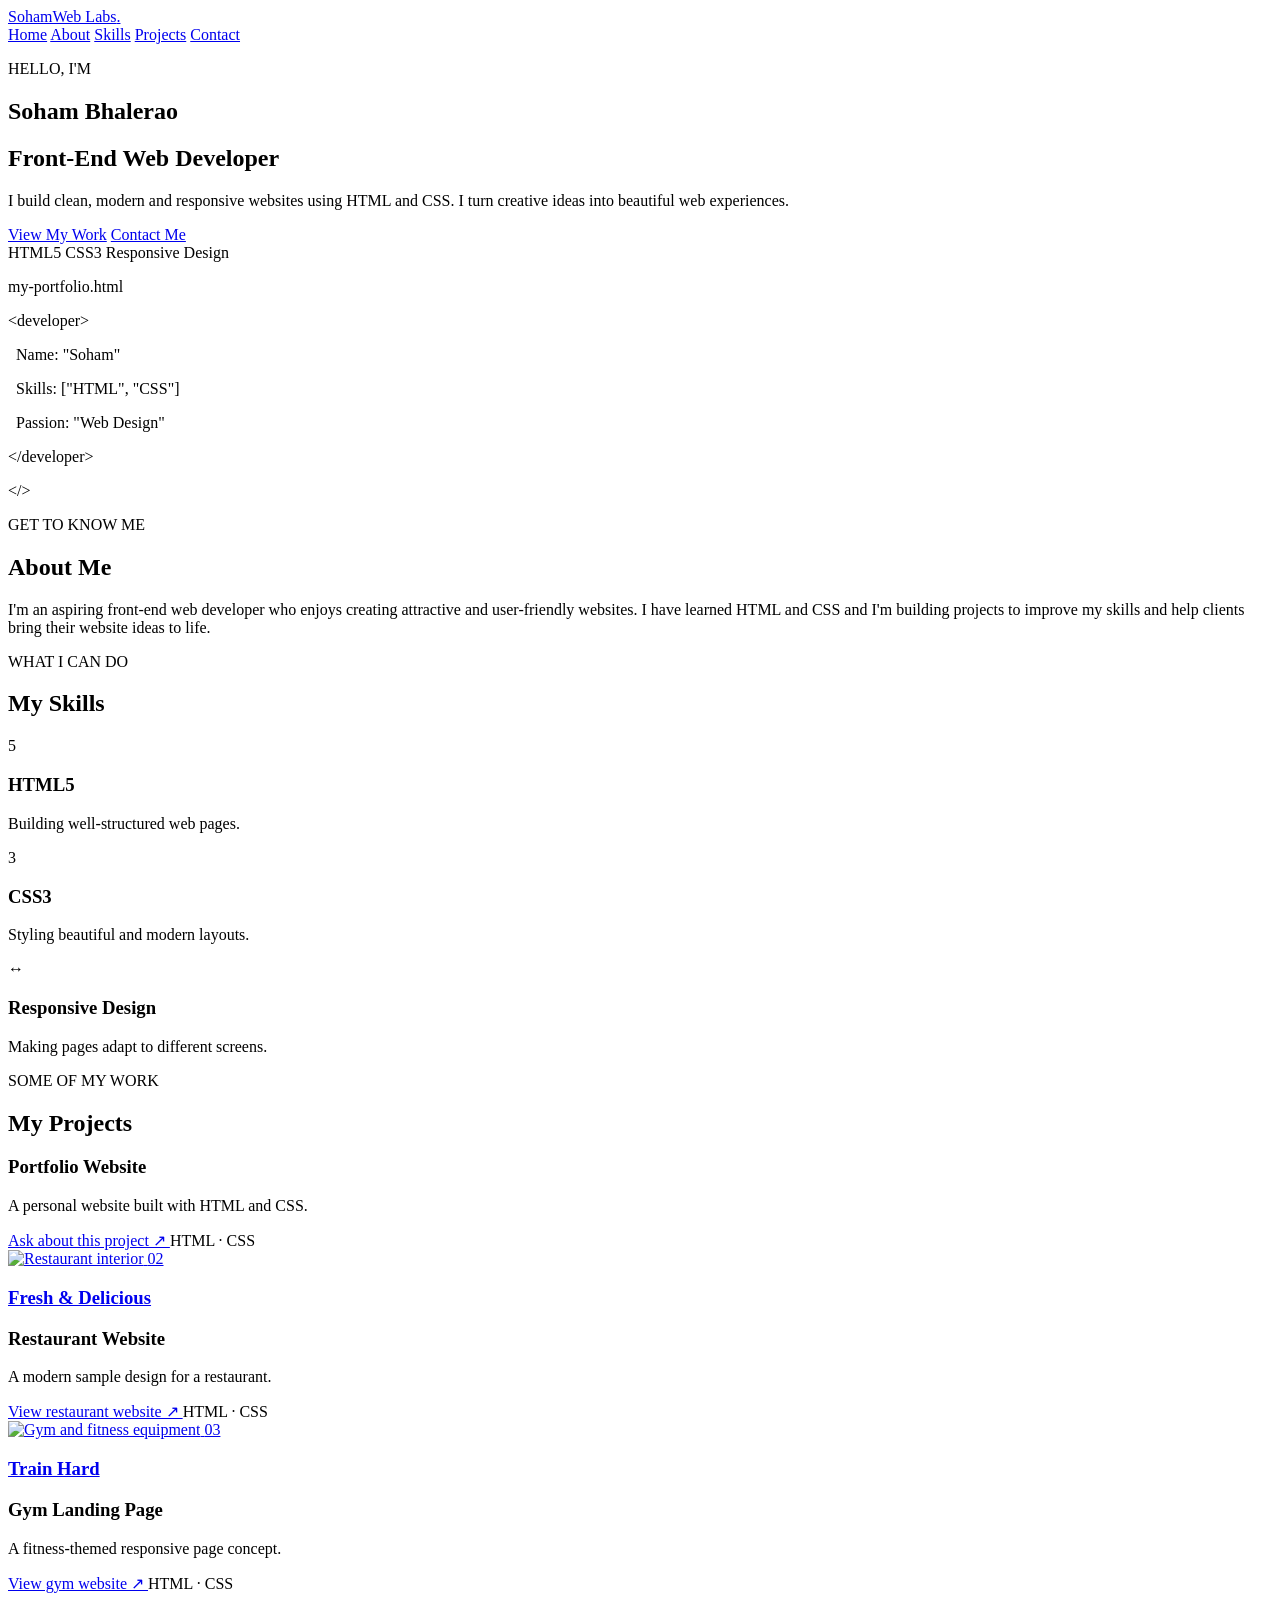
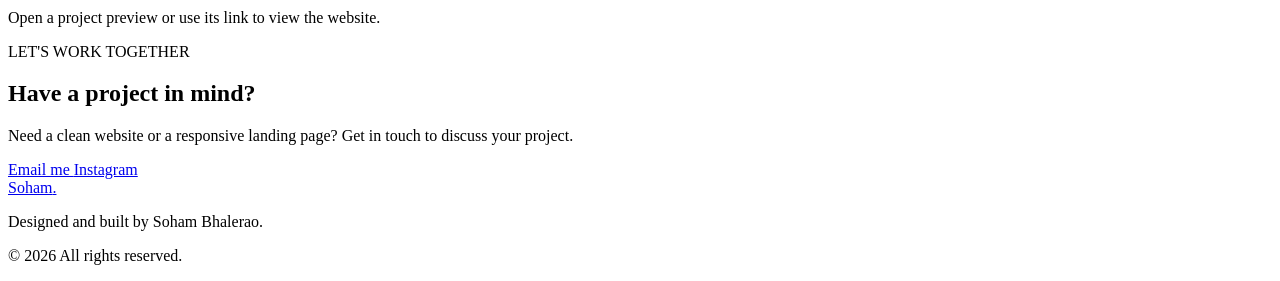
==== my portfolio/index.html @ 12b4aea4 "Create index.html" ====
<!DOCTYPE html>
<html lang="en">
<head>
  <meta charset="UTF-8">
  <meta name="viewport" content="width=device-width, initial-scale=1.0">
  <meta name="description" content="Soham Bhalerao - HTML and CSS Web Developer Portfolio">
  <title>Soham Bhalerao | Web Developer</title>
  <link rel="stylesheet" href="style.css">
</head>
<body>
  <!-- Navigation -->
  <header class="navbar">
    <a href="#home" class="logo">SohamWeb Labs<span>.</span></a>

    <nav>
      <a href="#home">Home</a>
      <a href="#about">About</a>
      <a href="#skills">Skills</a>
      <a href="#projects">Projects</a>
      <a href="#contact">Contact</a>
    </nav>
  </header>

  <main>
    <!-- Home -->
    <section class="hero" id="home">
      <div class="hero-content">
        <p class="eyebrow">HELLO, I'M</p>
        <h1>Soham <span>Bhalerao</span></h1>
        <h2>Front-End Web Developer</h2>

        <p class="intro">
          I build clean, modern and responsive websites
          using HTML and CSS. I turn creative ideas into
          beautiful web experiences.
        </p>

        <div class="hero-buttons">
          <a href="#projects" class="btn primary">View My Work</a>
          <a href="#contact" class="btn secondary">Contact Me</a>
        </div>

        <div class="tech-list">
          <span>HTML5</span>
          <span>CSS3</span>
          <span>Responsive Design</span>
        </div>
      </div>

      <div class="hero-card">
        <div class="code-top">
          <span></span>
          <span></span>
          <span></span>
          <p>my-portfolio.html</p>
        </div>

        <div class="code-content">
          <p><span class="purple">&lt;developer&gt;</span></p>
          <p>&nbsp;&nbsp;Name: <span class="green">"Soham"</span></p>
          <p>&nbsp;&nbsp;Skills: <span class="green">["HTML", "CSS"]</span></p>
          <p>&nbsp;&nbsp;Passion: <span class="green">"Web Design"</span></p>
          <p><span class="purple">&lt;/developer&gt;</span></p>
          <div class="code-symbol">&lt;/&gt;</div>
        </div>
      </div>
    </section>

    <!-- About -->
    <section class="section" id="about">
      <p class="eyebrow">GET TO KNOW ME</p>
      <h2>About <span>Me</span></h2>

      <p class="section-text">
        I'm an aspiring front-end web developer who enjoys
        creating attractive and user-friendly websites.
        I have learned HTML and CSS and I'm building projects
        to improve my skills and help clients bring their
        website ideas to life.
      </p>
    </section>

    <!-- Skills -->
    <section class="section skills-section" id="skills">
      <p class="eyebrow">WHAT I CAN DO</p>
      <h2>My <span>Skills</span></h2>

      <div class="grid">
        <article class="skill-card">
          <div class="skill-icon">5</div>
          <h3>HTML5</h3>
          <p>Building well-structured web pages.</p>
        </article>

        <article class="skill-card">
          <div class="skill-icon css-icon">3</div>
          <h3>CSS3</h3>
          <p>Styling beautiful and modern layouts.</p>
        </article>

        <article class="skill-card">
          <div class="skill-icon responsive-icon">↔</div>
          <h3>Responsive Design</h3>
          <p>Making pages adapt to different screens.</p>
        </article>
      </div>
    </section>

    <!-- Projects -->
    <section class="section" id="projects">
      <p class="eyebrow">SOME OF MY WORK</p>
      <h2>My <span>Projects</span></h2>


          <div class="project-info">
            <h3>Portfolio Website</h3>
            <p>A personal website built with HTML and CSS.</p>
            <a class="project-link" href="#contact">
              Ask about this project ↗
            </a>
            <span class="project-tag">HTML · CSS</span>
          </div>
        </article>

        <article class="project-card">
          <a href="projects/restaurant/index.html" target="_blank" rel="noopener noreferrer" class="project-preview preview-two project-preview-link">
            <img
              src="https://images.unsplash.com/photo-1517248135467-4c7edcad34c4?auto=format&fit=crop&w=800&q=80"
              alt="Restaurant interior">
            <span>02</span>
            <h3>Fresh &amp; Delicious</h3>
          </a>

          <div class="project-info">
            <h3>Restaurant Website</h3>
            <p>A modern sample design for a restaurant.</p>
            <a class="project-link" href="projects/restaurant/index.html" target="_blank" rel="noopener noreferrer">
              View restaurant website ↗
            </a>
            <span class="project-tag">HTML · CSS</span>
          </div>
        </article>

        <article class="project-card">
          <a href="projects/gym/index.html" target="_blank" rel="noopener noreferrer" class="project-preview preview-three project-preview-link">
            <img
              src="https://images.unsplash.com/photo-1534438327276-14e5300c3a48?auto=format&fit=crop&w=800&q=80"
              alt="Gym and fitness equipment">
            <span>03</span>
            <h3>Train Hard</h3>
          </a>

          <div class="project-info">
            <h3>Gym Landing Page</h3>
            <p>A fitness-themed responsive page concept.</p>
            <a class="project-link" href="projects/gym/index.html" target="_blank" rel="noopener noreferrer">
              View gym website ↗
            </a>
            <span class="project-tag">HTML · CSS</span>
          </div>
        </article>
      </div>

      <p class="project-note">
        Open a project preview or use its link to view the website.
      </p>
    </section>

    <!-- Contact -->
    <section class="section contact-section" id="contact">
      <p class="eyebrow">LET'S WORK TOGETHER</p>
      <h2>Have a project <span>in mind?</span></h2>

      <p class="section-text">
        Need a clean website or a responsive landing page?
        Get in touch to discuss your project.
      </p>

      <div class="contact-links">
        <a href="https://mail.google.com/mail/?view=cm&fs=1&to=bhaleraosoham09@gmail.com"
   target="_blank"
   rel="noopener noreferrer"
   class="btn primary">
  Email me
</a>

        <a href="https://www.instagram.com/"
           target="_blank"
           rel="noopener noreferrer"
           class="btn secondary">
          Instagram
        </a>
      </div>
    </section>
  </main>

  <!-- Footer -->
  <footer>
    <a href="#home" class="logo">Soham<span>.</span></a>
    <p>Designed and built by Soham Bhalerao.</p>
    <p>© 2026 All rights reserved.</p>
  </footer>

</body>
</html>
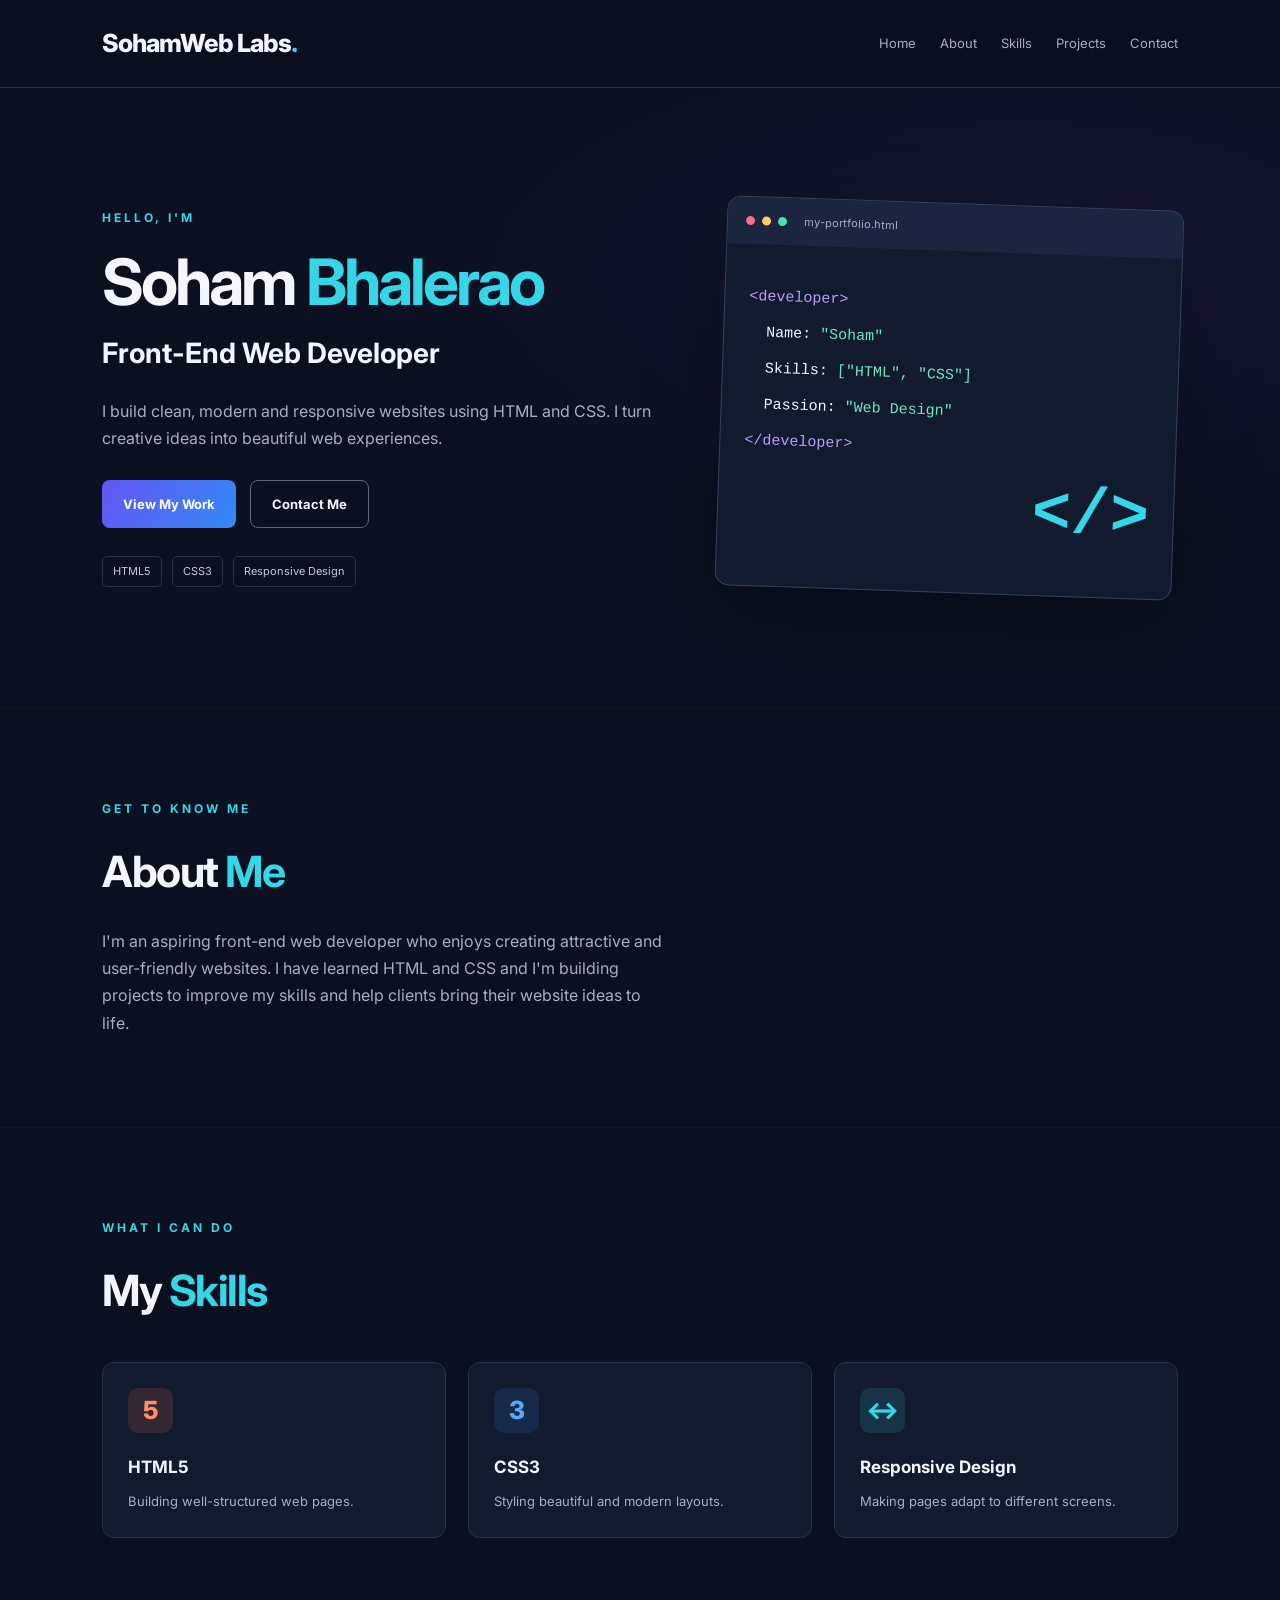
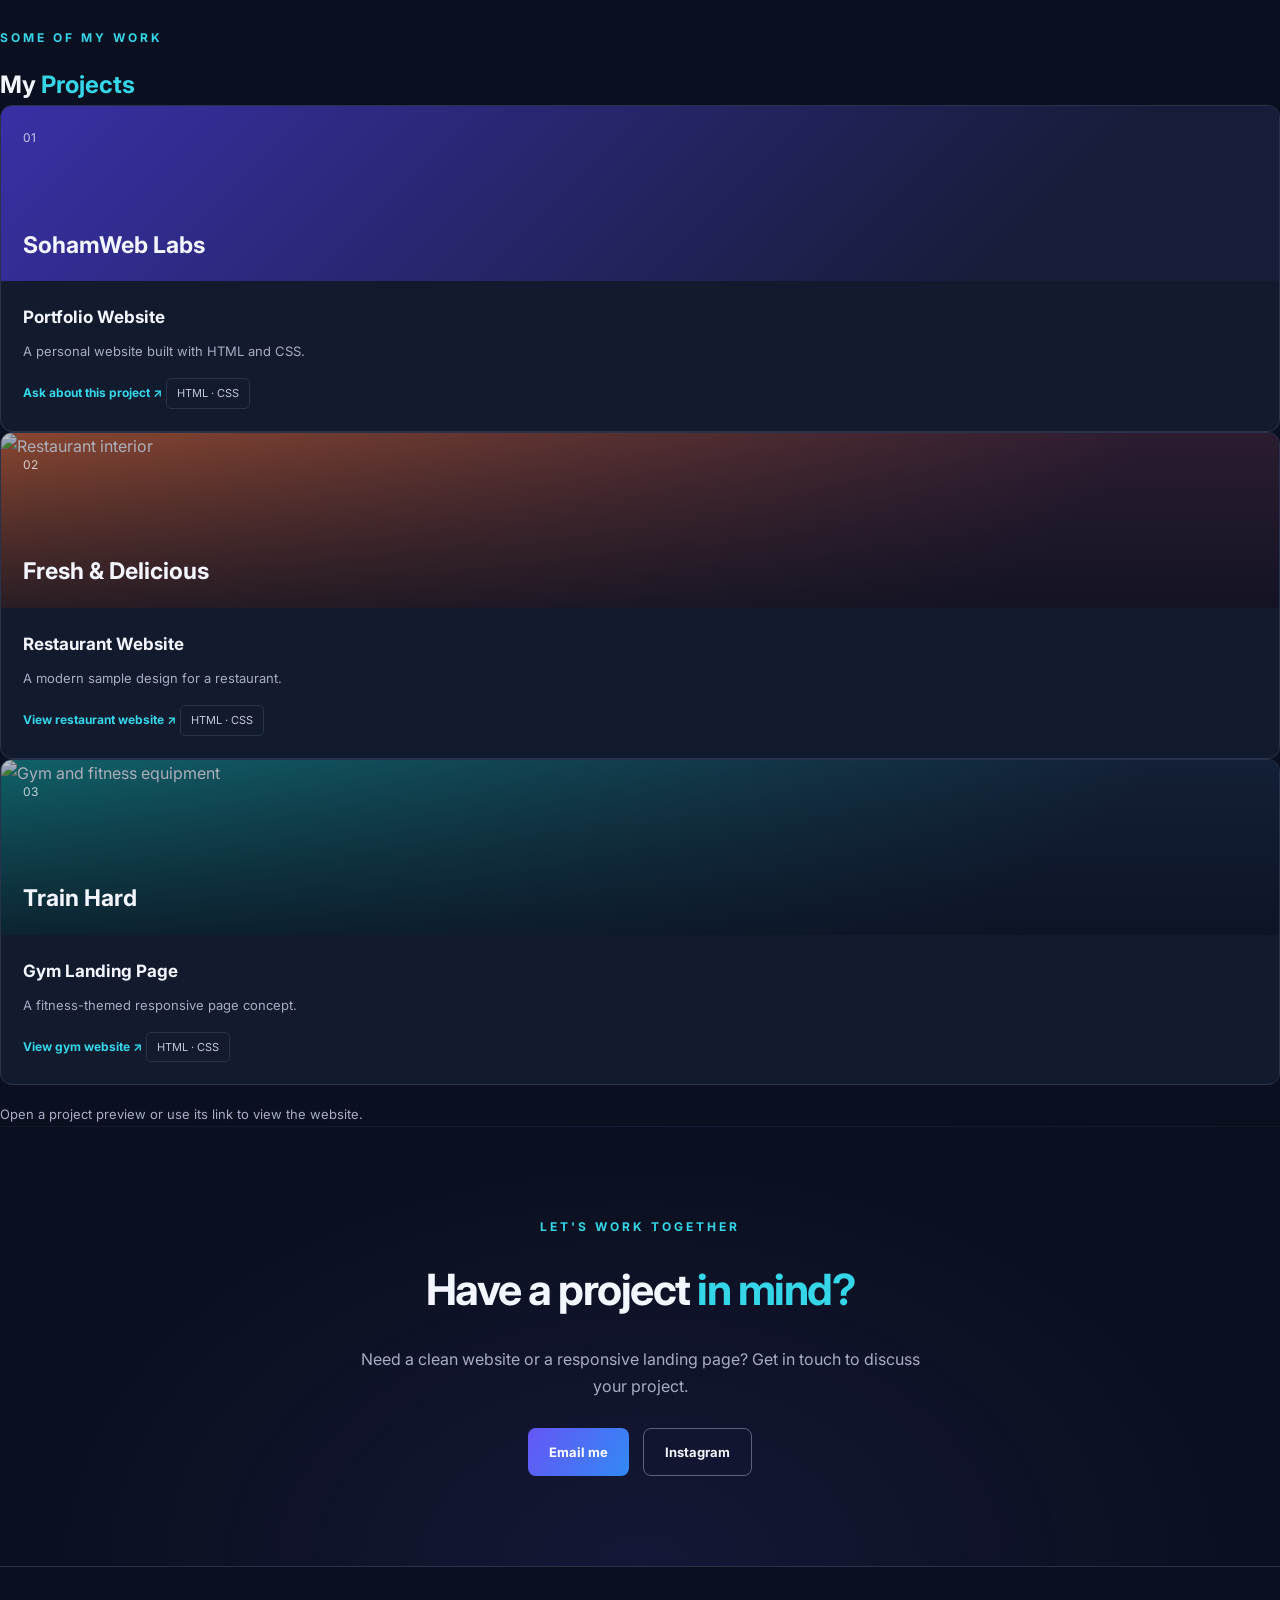
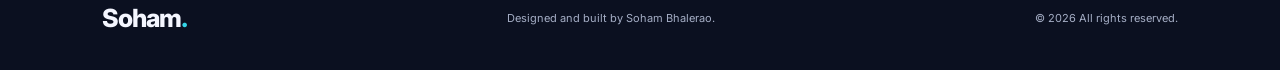
==== commit 1a285e5c: "Update index.html" ====
--- a/my portfolio/index.html
+++ b/my portfolio/index.html
@@ -107,10 +107,15 @@
     </section>
 
     <!-- Projects -->
-    <section class="section" id="projects">
       <p class="eyebrow">SOME OF MY WORK</p>
       <h2>My <span>Projects</span></h2>
 
+      <div class="project-grid">
+        <article class="project-card">
+          <a href="index.html" class="project-preview preview-one">
+            <span>01</span>
+            <h3>SohamWeb Labs</h3>
+          </a>
 
           <div class="project-info">
             <h3>Portfolio Website</h3>
@@ -123,7 +128,7 @@
         </article>
 
         <article class="project-card">
-          <a href="projects/restaurant/index.html" target="_blank" rel="noopener noreferrer" class="project-preview preview-two project-preview-link">
+           <a href="../project/Restaurant/index.html" target="_blank" rel="noopener noreferrer" class="project-preview preview-two project-preview-link">
             <img
               src="https://images.unsplash.com/photo-1517248135467-4c7edcad34c4?auto=format&fit=crop&w=800&q=80"
               alt="Restaurant interior">
@@ -134,7 +139,7 @@
           <div class="project-info">
             <h3>Restaurant Website</h3>
             <p>A modern sample design for a restaurant.</p>
-            <a class="project-link" href="projects/restaurant/index.html" target="_blank" rel="noopener noreferrer">
+            <a class="project-link" href="projects/Restaurant/index.html" target="_blank" rel="noopener noreferrer">
               View restaurant website ↗
             </a>
             <span class="project-tag">HTML · CSS</span>
--- a/my portfolio/style.css
+++ b/my portfolio/style.css
@@ -0,0 +1,498 @@
+@import url('https://fonts.googleapis.com/css2?family=Inter:wght@400;500;600;700;800&display=swap');
+
+:root {
+  --bg: #0b1020;
+  --card: #121a2e;
+  --text: #f4f6ff;
+  --muted: #a5aec5;
+  --accent: #7c6cff;
+  --cyan: #35d6e8;
+  --border: #28334b;
+}
+
+* {
+  margin: 0;
+  padding: 0;
+  box-sizing: border-box;
+}
+
+html {
+  scroll-behavior: smooth;
+  scroll-padding-top: 95px;
+}
+
+body {
+  font-family: 'Inter', Arial, sans-serif;
+  background: var(--bg);
+  color: var(--text);
+  line-height: 1.7;
+}
+
+a {
+  color: inherit;
+  text-decoration: none;
+}
+
+a:focus-visible {
+  outline: 2px solid var(--cyan);
+  outline-offset: 4px;
+}
+
+/* Navigation */
+.navbar {
+  display: flex;
+  justify-content: space-between;
+  align-items: center;
+  gap: 24px;
+  padding: 22px 8%;
+  border-bottom: 1px solid var(--border);
+  position: sticky;
+  top: 0;
+  z-index: 10;
+  background: #0b1020ee;
+  backdrop-filter: blur(12px);
+}
+
+.logo {
+  font-size: 25px;
+  font-weight: 800;
+  letter-spacing: -1px;
+}
+
+.logo span,
+h1 span,
+h2 span {
+  color: var(--cyan);
+}
+
+nav {
+  display: flex;
+  gap: 24px;
+  flex-wrap: wrap;
+}
+
+nav a {
+  font-size: 13px;
+  color: var(--muted);
+  transition: color 0.2s;
+}
+
+nav a:hover {
+  color: var(--cyan);
+}
+
+/* Hero Section */
+.hero {
+  min-height: 620px;
+  padding: 100px 8%;
+  display: grid;
+  grid-template-columns: 1.1fr 0.9fr;
+  align-items: center;
+  gap: 60px;
+  background:
+    radial-gradient(ellipse at 80% 30%, #5745a622, transparent 45%);
+}
+
+.eyebrow {
+  color: var(--cyan);
+  font-size: 12px;
+  font-weight: 700;
+  letter-spacing: 3px;
+  margin-bottom: 16px;
+}
+
+h1 {
+  font-size: clamp(40px, 5vw, 64px);
+  line-height: 1.15;
+  letter-spacing: -3px;
+}
+
+.hero h2 {
+  font-size: clamp(20px, 2.4vw, 28px);
+  margin-top: 12px;
+}
+
+.intro,
+.section-text {
+  color: var(--muted);
+  max-width: 560px;
+  margin-top: 20px;
+}
+
+/* Buttons */
+.hero-buttons,
+.contact-links {
+  display: flex;
+  flex-wrap: wrap;
+  gap: 14px;
+  margin-top: 28px;
+}
+
+.btn {
+  display: inline-flex;
+  justify-content: center;
+  align-items: center;
+  padding: 12px 21px;
+  border-radius: 8px;
+  font-size: 13px;
+  font-weight: 700;
+  transition: transform 0.2s, background 0.2s;
+}
+
+.btn:hover {
+  transform: translateY(-3px);
+}
+
+.primary {
+  color: white;
+  background: linear-gradient(120deg, #6556f5, #3289f5);
+}
+
+.secondary {
+  border: 1px solid #59647e;
+  background: transparent;
+}
+
+.secondary:hover {
+  background: #ffffff0d;
+}
+
+/* Technology Tags */
+.tech-list {
+  display: flex;
+  flex-wrap: wrap;
+  gap: 10px;
+  margin-top: 28px;
+}
+
+.tech-list span,
+.project-tag {
+  border: 1px solid var(--border);
+  color: #bfc8de;
+  border-radius: 5px;
+  padding: 5px 10px;
+  font-size: 11px;
+}
+
+/* Code Card */
+.hero-card {
+  background: var(--card);
+  border: 1px solid #35415d;
+  border-radius: 14px;
+  overflow: hidden;
+  box-shadow: 0 25px 80px #0004;
+  transform: rotate(2deg);
+}
+
+.code-top {
+  background: #1b2540;
+  padding: 14px 18px;
+  display: flex;
+  align-items: center;
+  gap: 7px;
+}
+
+.code-top span {
+  width: 9px;
+  height: 9px;
+  border-radius: 50%;
+  background: #ff6b81;
+}
+
+.code-top span:nth-child(2) {
+  background: #ffce62;
+}
+
+.code-top span:nth-child(3) {
+  background: #4bdfaa;
+}
+
+.code-top p {
+  color: var(--muted);
+  font-size: 11px;
+  margin-left: 10px;
+}
+
+.code-content {
+  padding: 35px 24px;
+  font-family: monospace;
+  font-size: clamp(11px, 1.3vw, 15px);
+  line-height: 2.4;
+  overflow-wrap: anywhere;
+}
+
+.purple {
+  color: #bd9cff;
+}
+
+.green {
+  color: #70e7bd;
+}
+
+.code-symbol {
+  font-size: 65px;
+  color: var(--cyan);
+  font-weight: 800;
+  text-align: right;
+  line-height: 1.4;
+}
+
+/* General Sections */
+.section {
+  padding: 90px 8%;
+  border-top: 1px solid #ffffff08;
+}
+
+.section > h2 {
+  font-size: clamp(30px, 4vw, 43px);
+  letter-spacing: -1.5px;
+}
+
+/* Cards Grid */
+.grid {
+  display: grid;
+  grid-template-columns: repeat(3, minmax(0, 1fr));
+  gap: 22px;
+  margin-top: 35px;
+}
+
+.skill-card,
+.project-card {
+  background: var(--card);
+  border: 1px solid var(--border);
+  border-radius: 12px;
+  overflow: hidden;
+  transition: transform 0.2s, border-color 0.2s;
+}
+
+.skill-card:hover,
+.project-card:hover {
+  transform: translateY(-5px);
+  border-color: var(--accent);
+}
+
+/* Skills */
+.skill-card {
+  padding: 25px;
+}
+
+.skill-icon {
+  width: 45px;
+  height: 45px;
+  display: grid;
+  place-items: center;
+  border-radius: 10px;
+  background: #ff784c22;
+  color: #ff8c64;
+  font-size: 25px;
+  font-weight: 800;
+  margin-bottom: 20px;
+}
+
+.css-icon {
+  background: #3289f522;
+  color: #56a9ff;
+}
+
+.responsive-icon {
+  background: #35d6e822;
+  color: var(--cyan);
+}
+
+.skill-card h3,
+.project-info h3 {
+  font-size: 17px;
+  margin-bottom: 8px;
+}
+
+.skill-card p,
+.project-info p,
+.project-note {
+  font-size: 13px;
+  color: var(--muted);
+}
+
+/* Projects */
+.project-preview {
+  min-height: 175px;
+  padding: 22px;
+  display: flex;
+  flex-direction: column;
+  justify-content: space-between;
+}
+
+.project-preview-link {
+  position: relative;
+  isolation: isolate;
+  overflow: hidden;
+}
+
+.project-preview-link::before {
+  content: "";
+  position: absolute;
+  inset: 0;
+  z-index: -1;
+  background: linear-gradient(180deg, #0b102044, #0b1020cc);
+}
+
+.project-preview-link img {
+  position: absolute;
+  inset: 0;
+  z-index: -2;
+  width: 100%;
+  height: 100%;
+  object-fit: cover;
+  transition: transform 0.3s;
+}
+
+.project-preview-link:hover img {
+  transform: scale(1.05);
+}
+
+.project-preview span {
+  font-size: 12px;
+  color: #ffffffbb;
+}
+
+.project-preview h3 {
+  font-size: 23px;
+  max-width: 200px;
+  line-height: 1.25;
+}
+
+.preview-one {
+  background: linear-gradient(135deg, #3830a5, #161d38 80%);
+}
+
+.preview-two {
+  background: linear-gradient(135deg, #b75a36, #362037 80%);
+}
+
+.preview-three {
+  background: linear-gradient(135deg, #127f82, #16253e 80%);
+}
+
+.project-info {
+  padding: 22px;
+}
+
+.project-link {
+  display: inline-block;
+  margin-top: 14px;
+  margin-bottom: 4px;
+  color: var(--cyan);
+  font-size: 12px;
+  font-weight: 700;
+}
+
+.project-link:hover {
+  text-decoration: underline;
+}
+
+.project-tag {
+  display: inline-block;
+  margin-top: 16px;
+}
+
+.project-note {
+  margin-top: 18px;
+}
+
+/* Contact */
+.contact-section {
+  text-align: center;
+  background: radial-gradient(ellipse at 50% 100%, #6556f51a, transparent 65%);
+}
+
+.contact-section .section-text {
+  margin-left: auto;
+  margin-right: auto;
+}
+
+.contact-links {
+  justify-content: center;
+}
+
+/* Footer */
+footer {
+  padding: 30px 8%;
+  border-top: 1px solid var(--border);
+  display: flex;
+  align-items: center;
+  justify-content: space-between;
+  gap: 15px;
+  flex-wrap: wrap;
+}
+
+footer p {
+  color: var(--muted);
+  font-size: 11px;
+}
+
+/* Tablet */
+@media (max-width: 850px) {
+  .navbar {
+    padding: 18px 5%;
+  }
+
+  nav {
+    gap: 12px;
+  }
+
+  .hero {
+    padding: 75px 6%;
+    gap: 35px;
+  }
+
+  .section {
+    padding: 70px 6%;
+  }
+
+  .grid {
+    gap: 14px;
+  }
+
+  .skill-card,
+  .project-info {
+    padding: 17px;
+  }
+}
+
+/* Mobile */
+@media (max-width: 600px) {
+  .navbar {
+    align-items: flex-start;
+    flex-direction: column;
+  }
+
+  nav {
+    gap: 12px 18px;
+  }
+
+  .hero {
+    grid-template-columns: 1fr;
+    padding-top: 65px;
+    padding-bottom: 65px;
+  }
+
+  h1 {
+    letter-spacing: -2px;
+  }
+
+  .hero-card {
+    transform: none;
+  }
+
+  .grid {
+    grid-template-columns: 1fr;
+  }
+
+  .project-preview {
+    min-height: 150px;
+  }
+
+  footer {
+    flex-direction: column;
+    align-items: flex-start;
+  }
+}
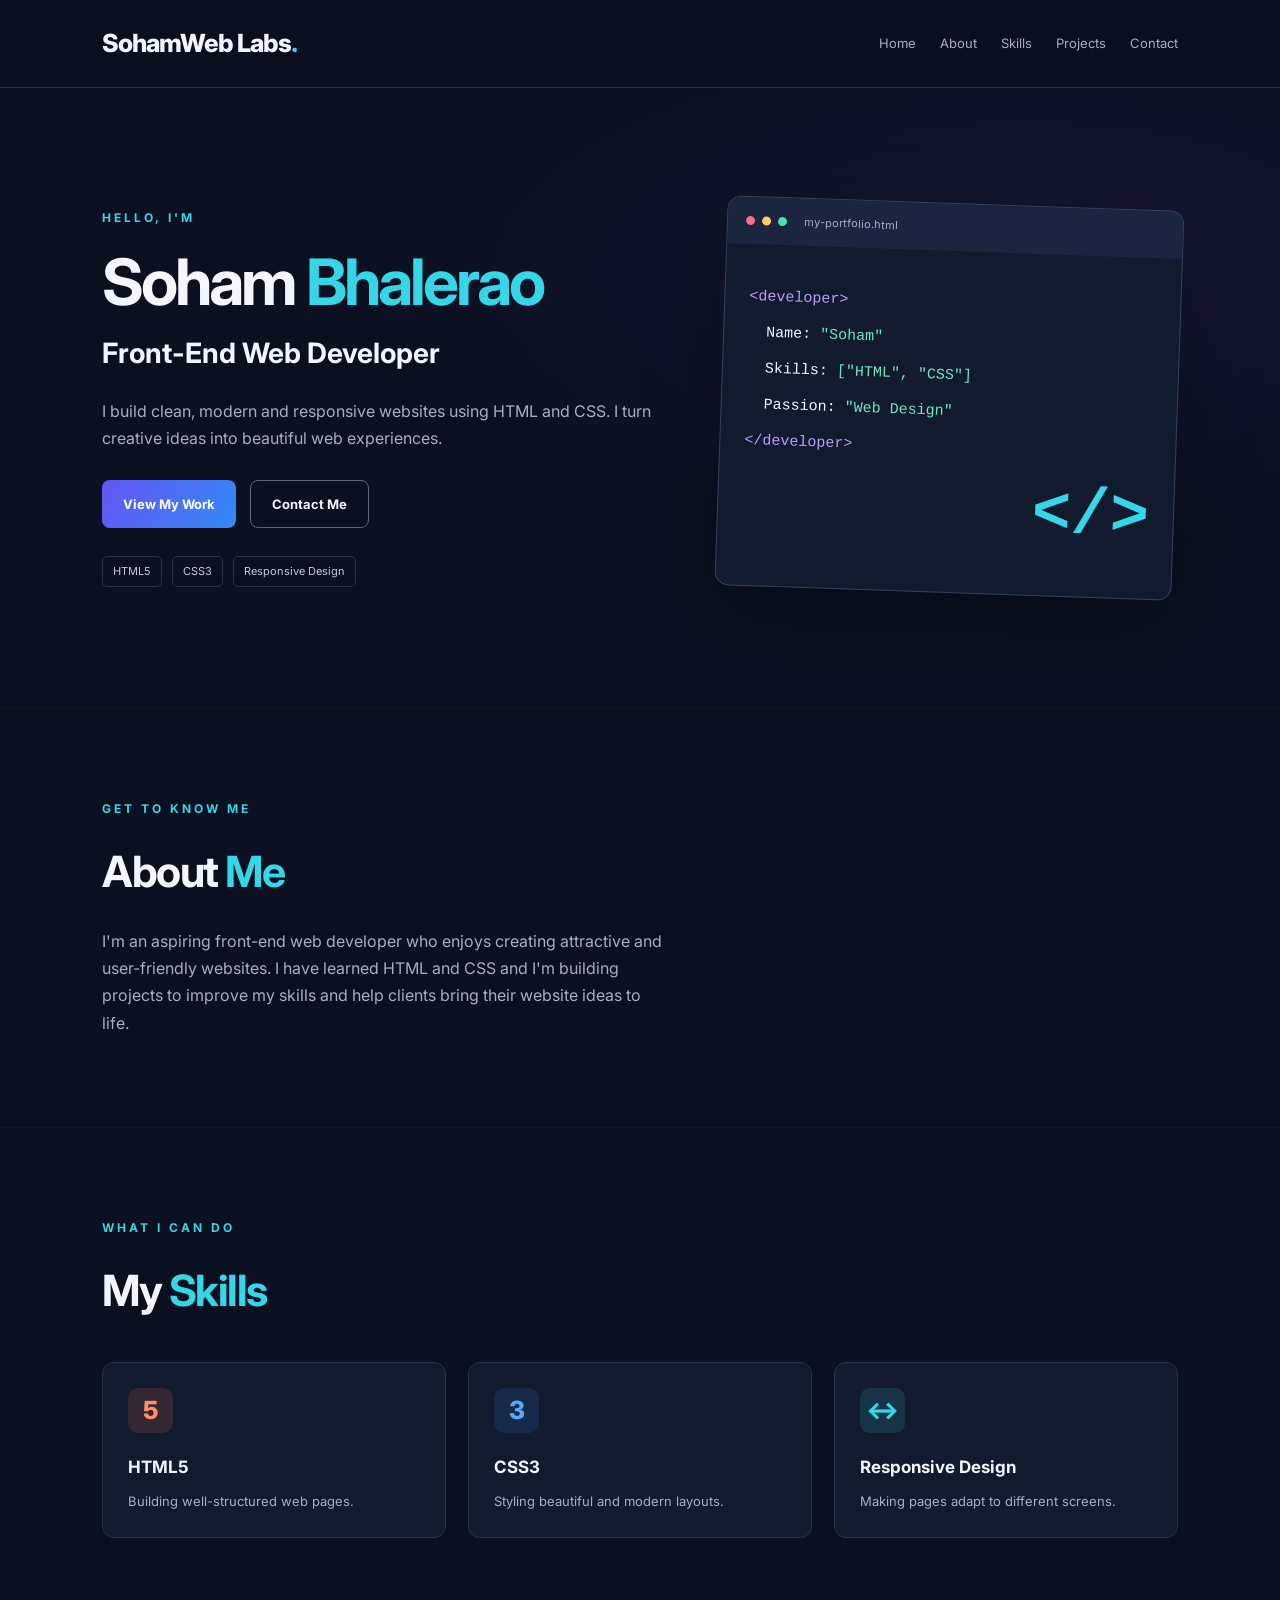
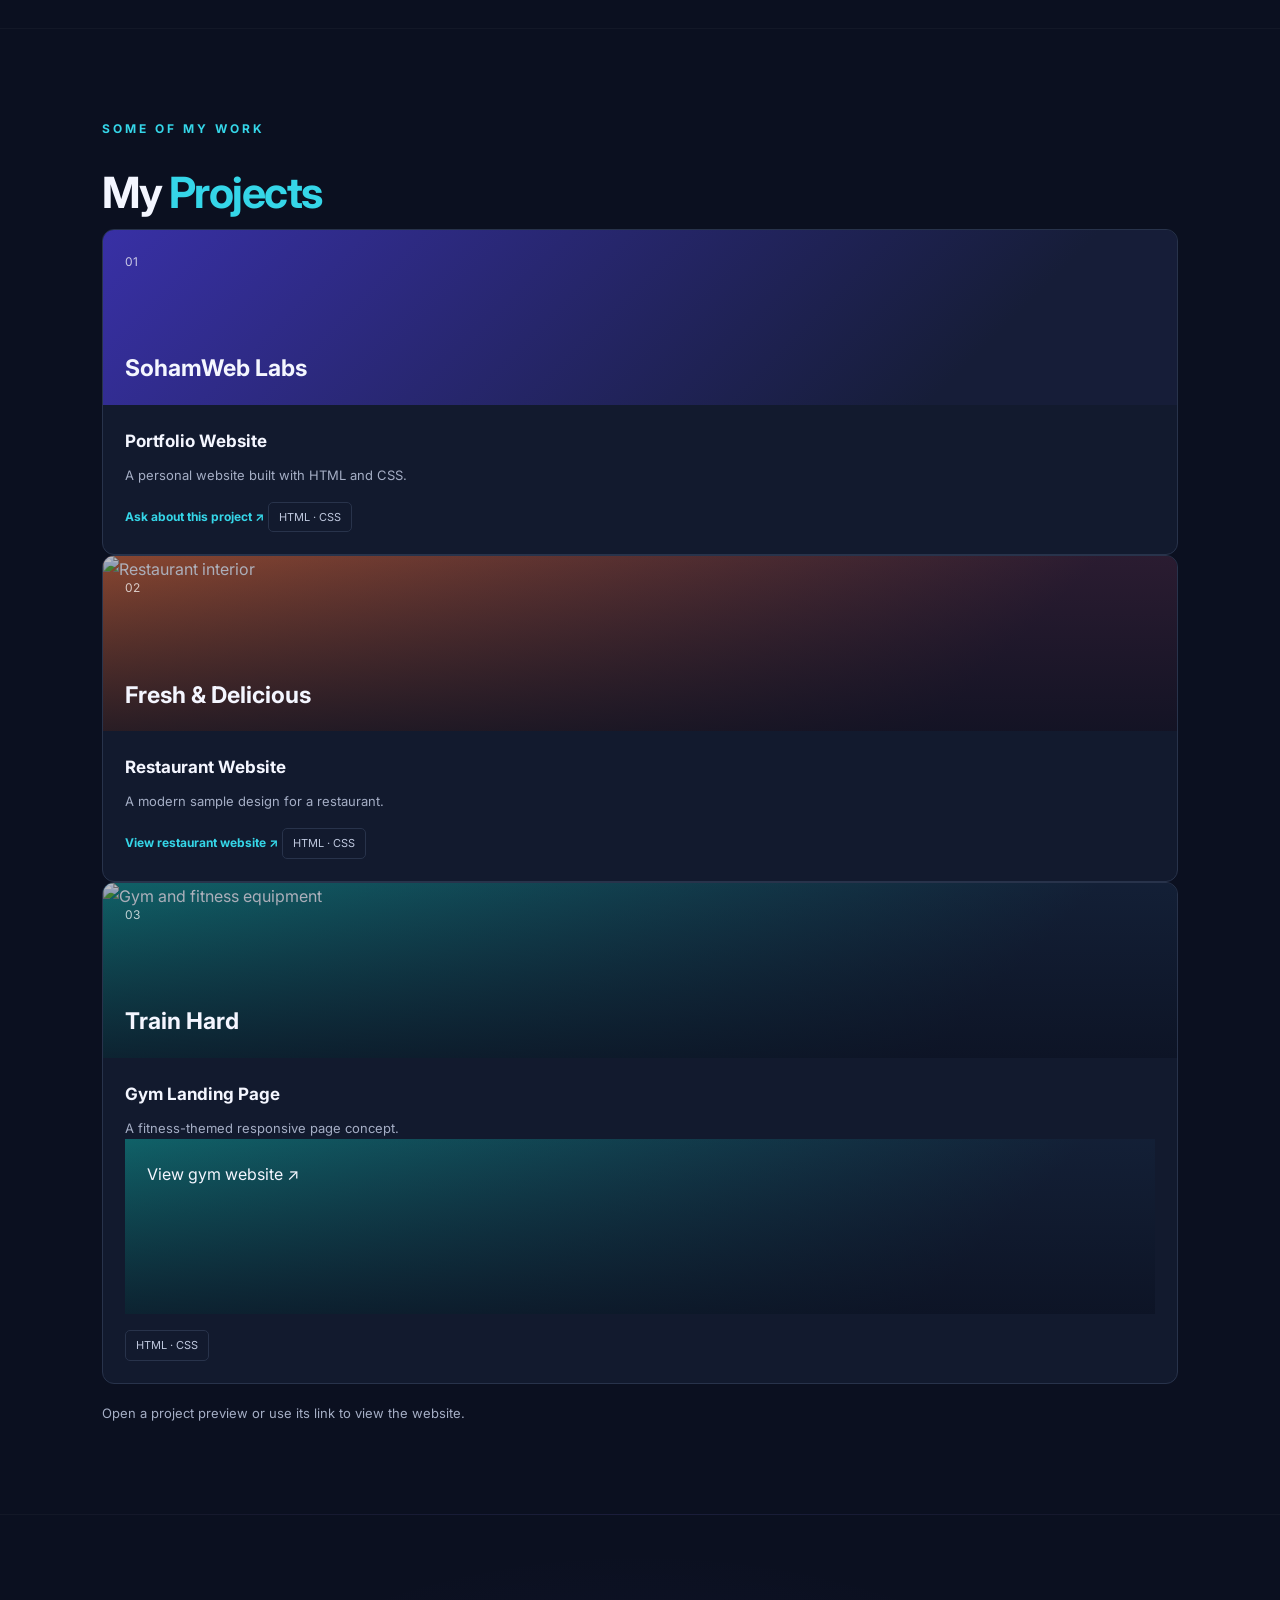
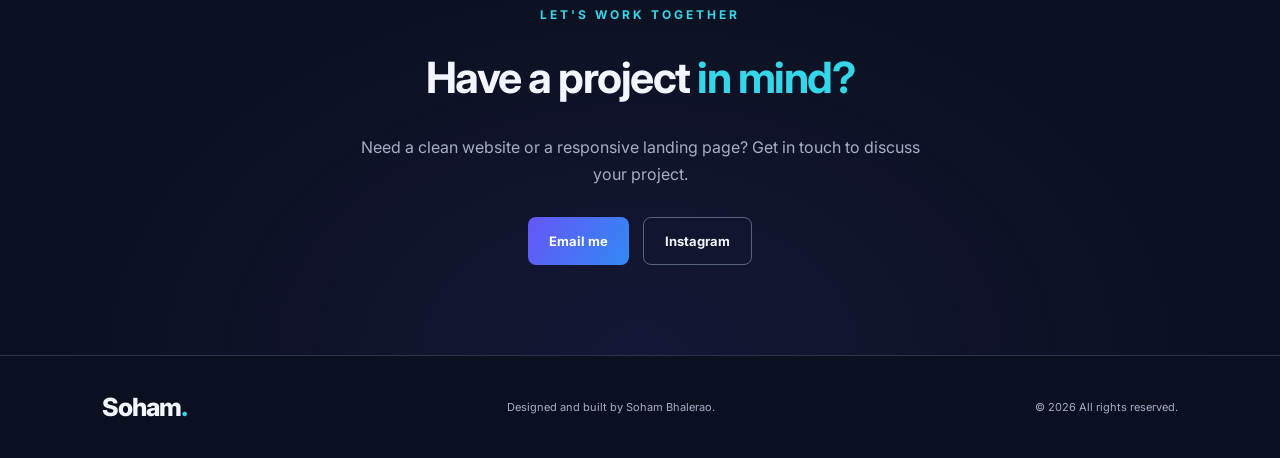
==== commit 8e3c89ec: "Update index.html" ====
--- a/my portfolio/index.html
+++ b/my portfolio/index.html
@@ -107,6 +107,7 @@
     </section>
 
     <!-- Projects -->
+    <section class="section" id="projects">
       <p class="eyebrow">SOME OF MY WORK</p>
       <h2>My <span>Projects</span></h2>
 
@@ -128,7 +129,7 @@
         </article>
 
         <article class="project-card">
-           <a href="../project/Restaurant/index.html" target="_blank" rel="noopener noreferrer" class="project-preview preview-two project-preview-link">
+           <a href="project/Restaurant/index.html" target="_blank" rel="noopener noreferrer" class="project-preview preview-two project-preview-link">
             <img
               src="https://images.unsplash.com/photo-1517248135467-4c7edcad34c4?auto=format&fit=crop&w=800&q=80"
               alt="Restaurant interior">
@@ -139,7 +140,7 @@
           <div class="project-info">
             <h3>Restaurant Website</h3>
             <p>A modern sample design for a restaurant.</p>
-            <a class="project-link" href="projects/Restaurant/index.html" target="_blank" rel="noopener noreferrer">
+            <a class="project-link" href="project/Restaurant/index.html" target="_blank" rel="noopener noreferrer">
               View restaurant website ↗
             </a>
             <span class="project-tag">HTML · CSS</span>
@@ -147,7 +148,7 @@
         </article>
 
         <article class="project-card">
-          <a href="projects/gym/index.html" target="_blank" rel="noopener noreferrer" class="project-preview preview-three project-preview-link">
+          <a href="project/gym/index.html" target="_blank" rel="noopener noreferrer" class="project-preview preview-three project-preview-link">
             <img
               src="https://images.unsplash.com/photo-1534438327276-14e5300c3a48?auto=format&fit=crop&w=800&q=80"
               alt="Gym and fitness equipment">
@@ -158,7 +159,7 @@
           <div class="project-info">
             <h3>Gym Landing Page</h3>
             <p>A fitness-themed responsive page concept.</p>
-            <a class="project-link" href="projects/gym/index.html" target="_blank" rel="noopener noreferrer">
+            <a href="projects/gym/index.html" target="_blank" rel="noopener noreferrer" class="project-preview preview-three project-preview-link">
               View gym website ↗
             </a>
             <span class="project-tag">HTML · CSS</span>
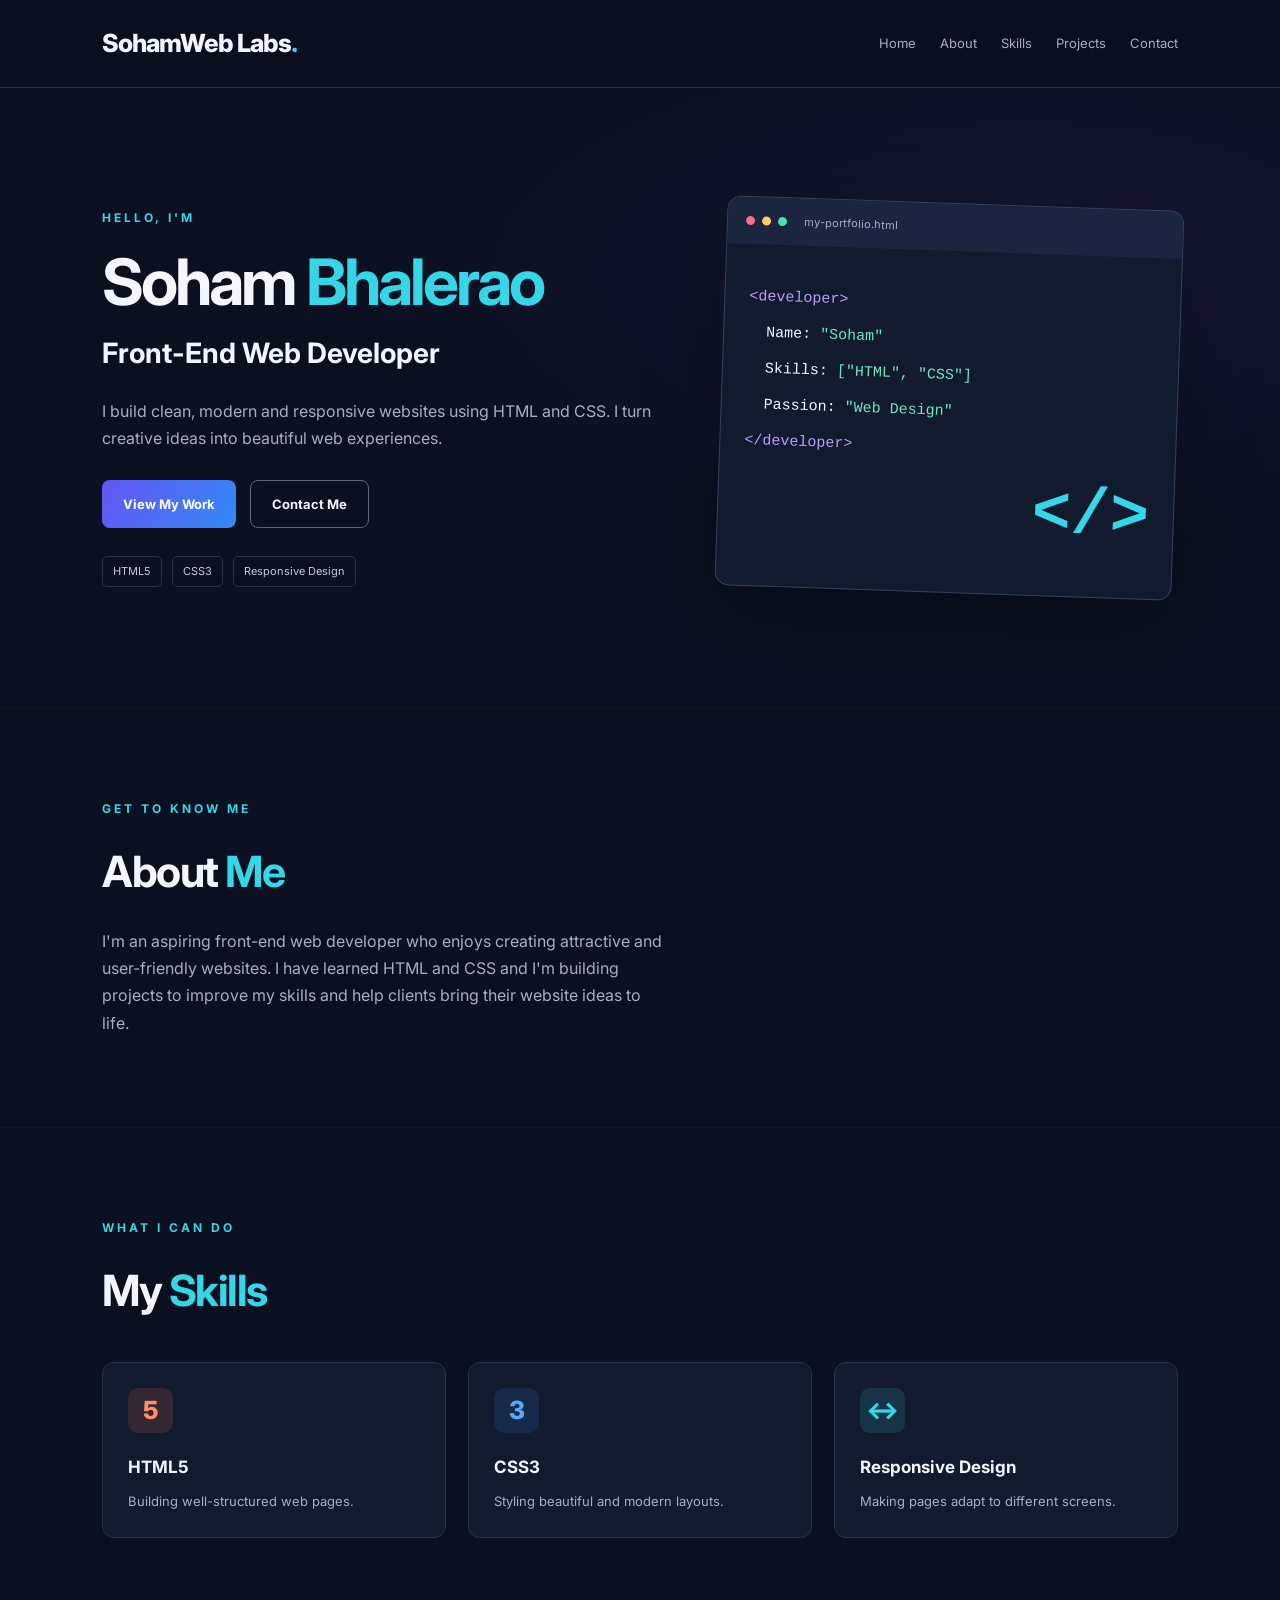
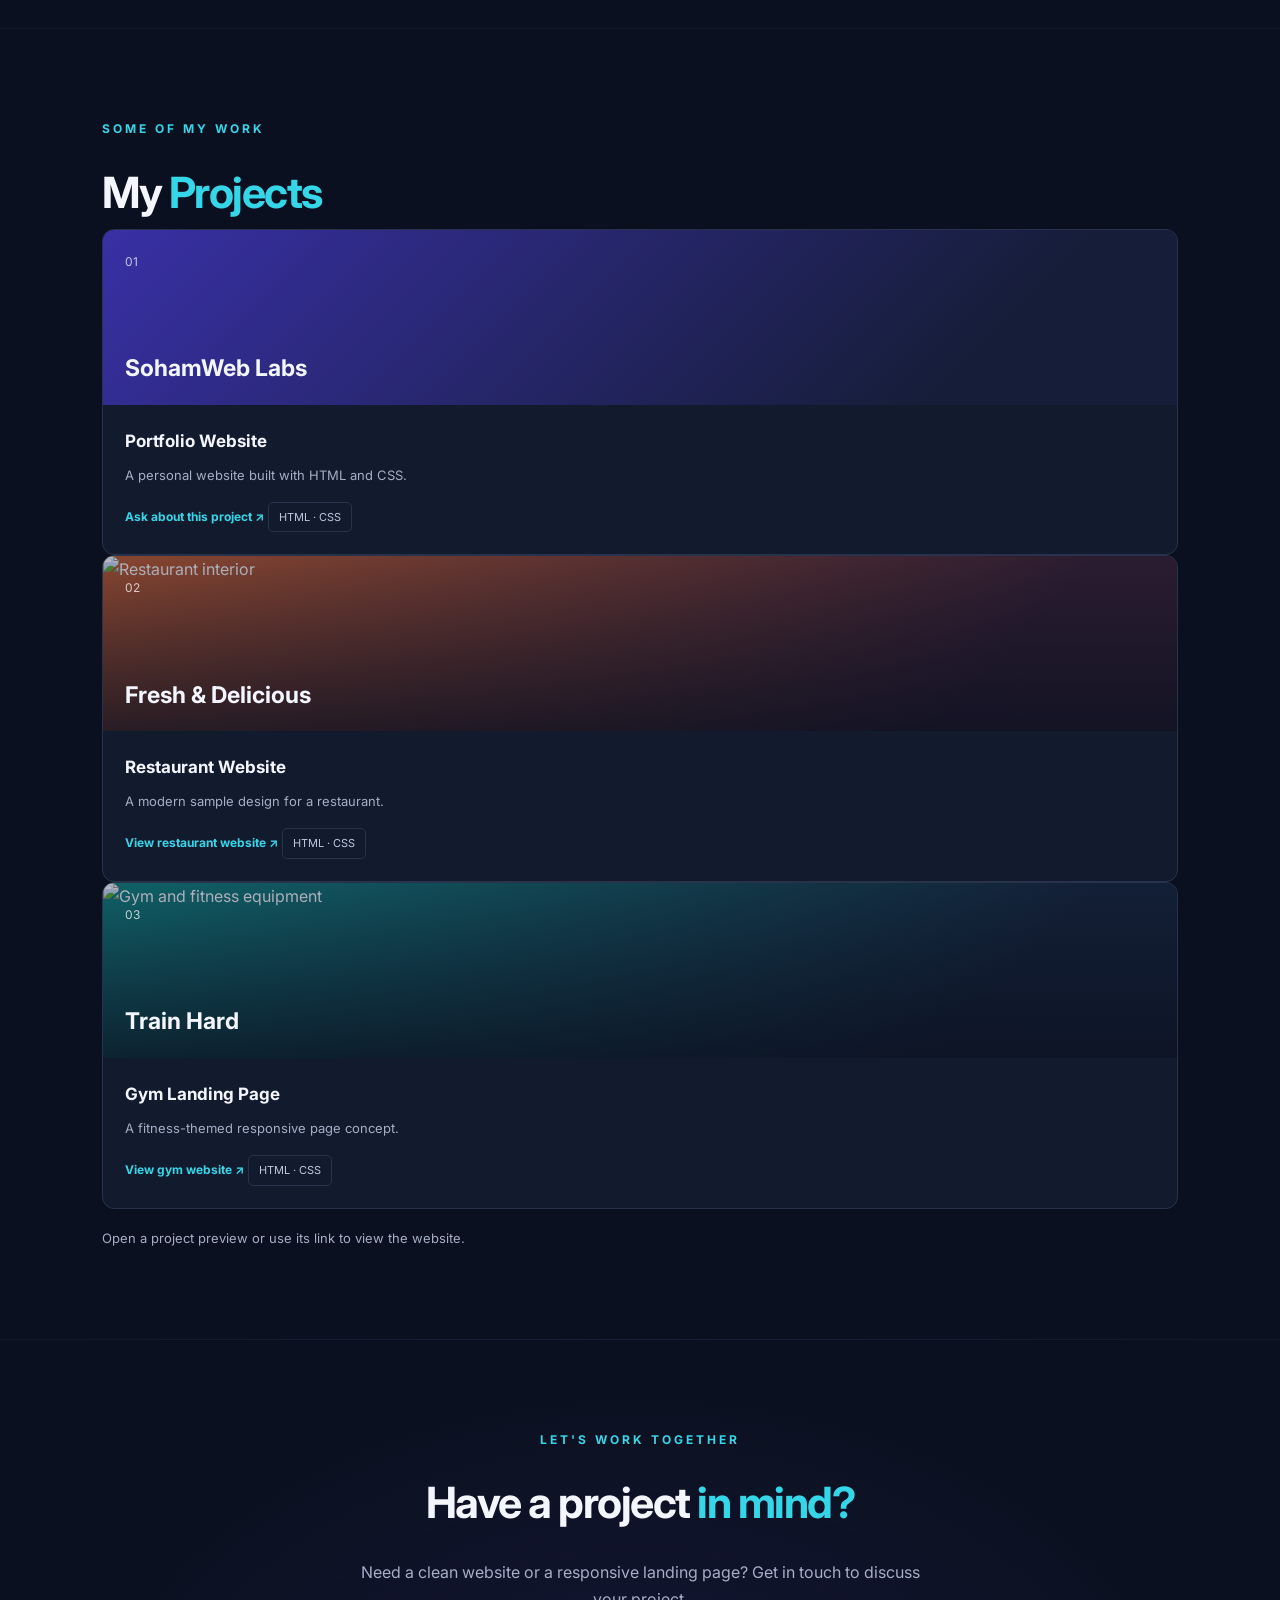
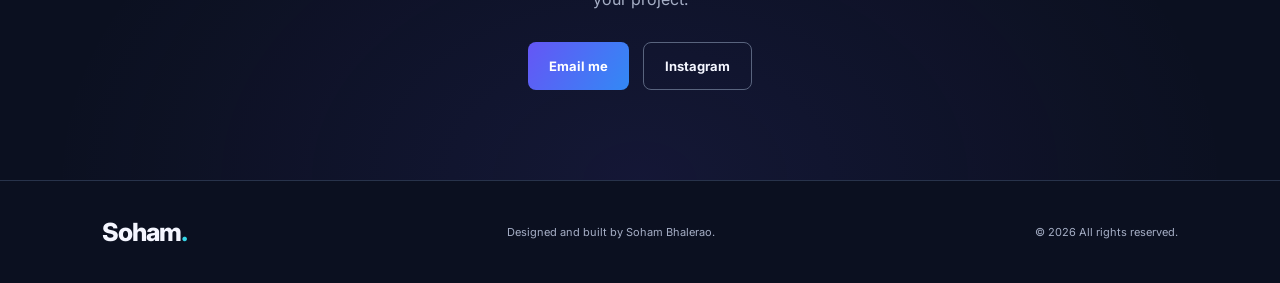
==== commit 6966de1a: "Update index.html" ====
--- a/my portfolio/index.html
+++ b/my portfolio/index.html
@@ -7,7 +7,9 @@
   <title>Soham Bhalerao | Web Developer</title>
   <link rel="stylesheet" href="style.css">
 </head>
+
 <body>
+
   <!-- Navigation -->
   <header class="navbar">
     <a href="#home" class="logo">SohamWeb Labs<span>.</span></a>
@@ -22,6 +24,7 @@
   </header>
 
   <main>
+
     <!-- Home -->
     <section class="hero" id="home">
       <div class="hero-content">
@@ -112,6 +115,8 @@
       <h2>My <span>Projects</span></h2>
 
       <div class="project-grid">
+
+        <!-- Portfolio Project -->
         <article class="project-card">
           <a href="index.html" class="project-preview preview-one">
             <span>01</span>
@@ -128,11 +133,18 @@
           </div>
         </article>
 
+        <!-- Restaurant Project -->
         <article class="project-card">
-           <a href="project/Restaurant/index.html" target="_blank" rel="noopener noreferrer" class="project-preview preview-two project-preview-link">
+          <a
+            href="project/Restaurant/index.html"
+            target="_blank"
+            rel="noopener noreferrer"
+            class="project-preview preview-two project-preview-link"
+          >
             <img
               src="https://images.unsplash.com/photo-1517248135467-4c7edcad34c4?auto=format&fit=crop&w=800&q=80"
-              alt="Restaurant interior">
+              alt="Restaurant interior"
+            >
             <span>02</span>
             <h3>Fresh &amp; Delicious</h3>
           </a>
@@ -140,18 +152,30 @@
           <div class="project-info">
             <h3>Restaurant Website</h3>
             <p>A modern sample design for a restaurant.</p>
-            <a class="project-link" href="project/Restaurant/index.html" target="_blank" rel="noopener noreferrer">
+            <a
+              class="project-link"
+              href="project/Restaurant/index.html"
+              target="_blank"
+              rel="noopener noreferrer"
+            >
               View restaurant website ↗
             </a>
             <span class="project-tag">HTML · CSS</span>
           </div>
         </article>
 
+        <!-- Gym Project -->
         <article class="project-card">
-          <a href="project/gym/index.html" target="_blank" rel="noopener noreferrer" class="project-preview preview-three project-preview-link">
+          <a
+            href="project/gym/index.html"
+            target="_blank"
+            rel="noopener noreferrer"
+            class="project-preview preview-three project-preview-link"
+          >
             <img
               src="https://images.unsplash.com/photo-1534438327276-14e5300c3a48?auto=format&fit=crop&w=800&q=80"
-              alt="Gym and fitness equipment">
+              alt="Gym and fitness equipment"
+            >
             <span>03</span>
             <h3>Train Hard</h3>
           </a>
@@ -159,12 +183,18 @@
           <div class="project-info">
             <h3>Gym Landing Page</h3>
             <p>A fitness-themed responsive page concept.</p>
-            <a href="projects/gym/index.html" target="_blank" rel="noopener noreferrer" class="project-preview preview-three project-preview-link">
+            <a
+              class="project-link"
+              href="project/gym/index.html"
+              target="_blank"
+              rel="noopener noreferrer"
+            >
               View gym website ↗
             </a>
             <span class="project-tag">HTML · CSS</span>
           </div>
         </article>
+
       </div>
 
       <p class="project-note">
@@ -183,21 +213,26 @@
       </p>
 
       <div class="contact-links">
-        <a href="https://mail.google.com/mail/?view=cm&fs=1&to=bhaleraosoham09@gmail.com"
-   target="_blank"
-   rel="noopener noreferrer"
-   class="btn primary">
-  Email me
-</a>
-
-        <a href="https://www.instagram.com/"
-           target="_blank"
-           rel="noopener noreferrer"
-           class="btn secondary">
+        <a
+          href="https://mail.google.com/mail/?view=cm&amp;fs=1&amp;to=bhaleraosoham09@gmail.com"
+          target="_blank"
+          rel="noopener noreferrer"
+          class="btn primary"
+        >
+          Email me
+        </a>
+
+        <a
+          href="https://www.instagram.com/"
+          target="_blank"
+          rel="noopener noreferrer"
+          class="btn secondary"
+        >
           Instagram
         </a>
       </div>
     </section>
+
   </main>
 
   <!-- Footer -->
@@ -209,3 +244,4 @@
 
 </body>
 </html>
+      
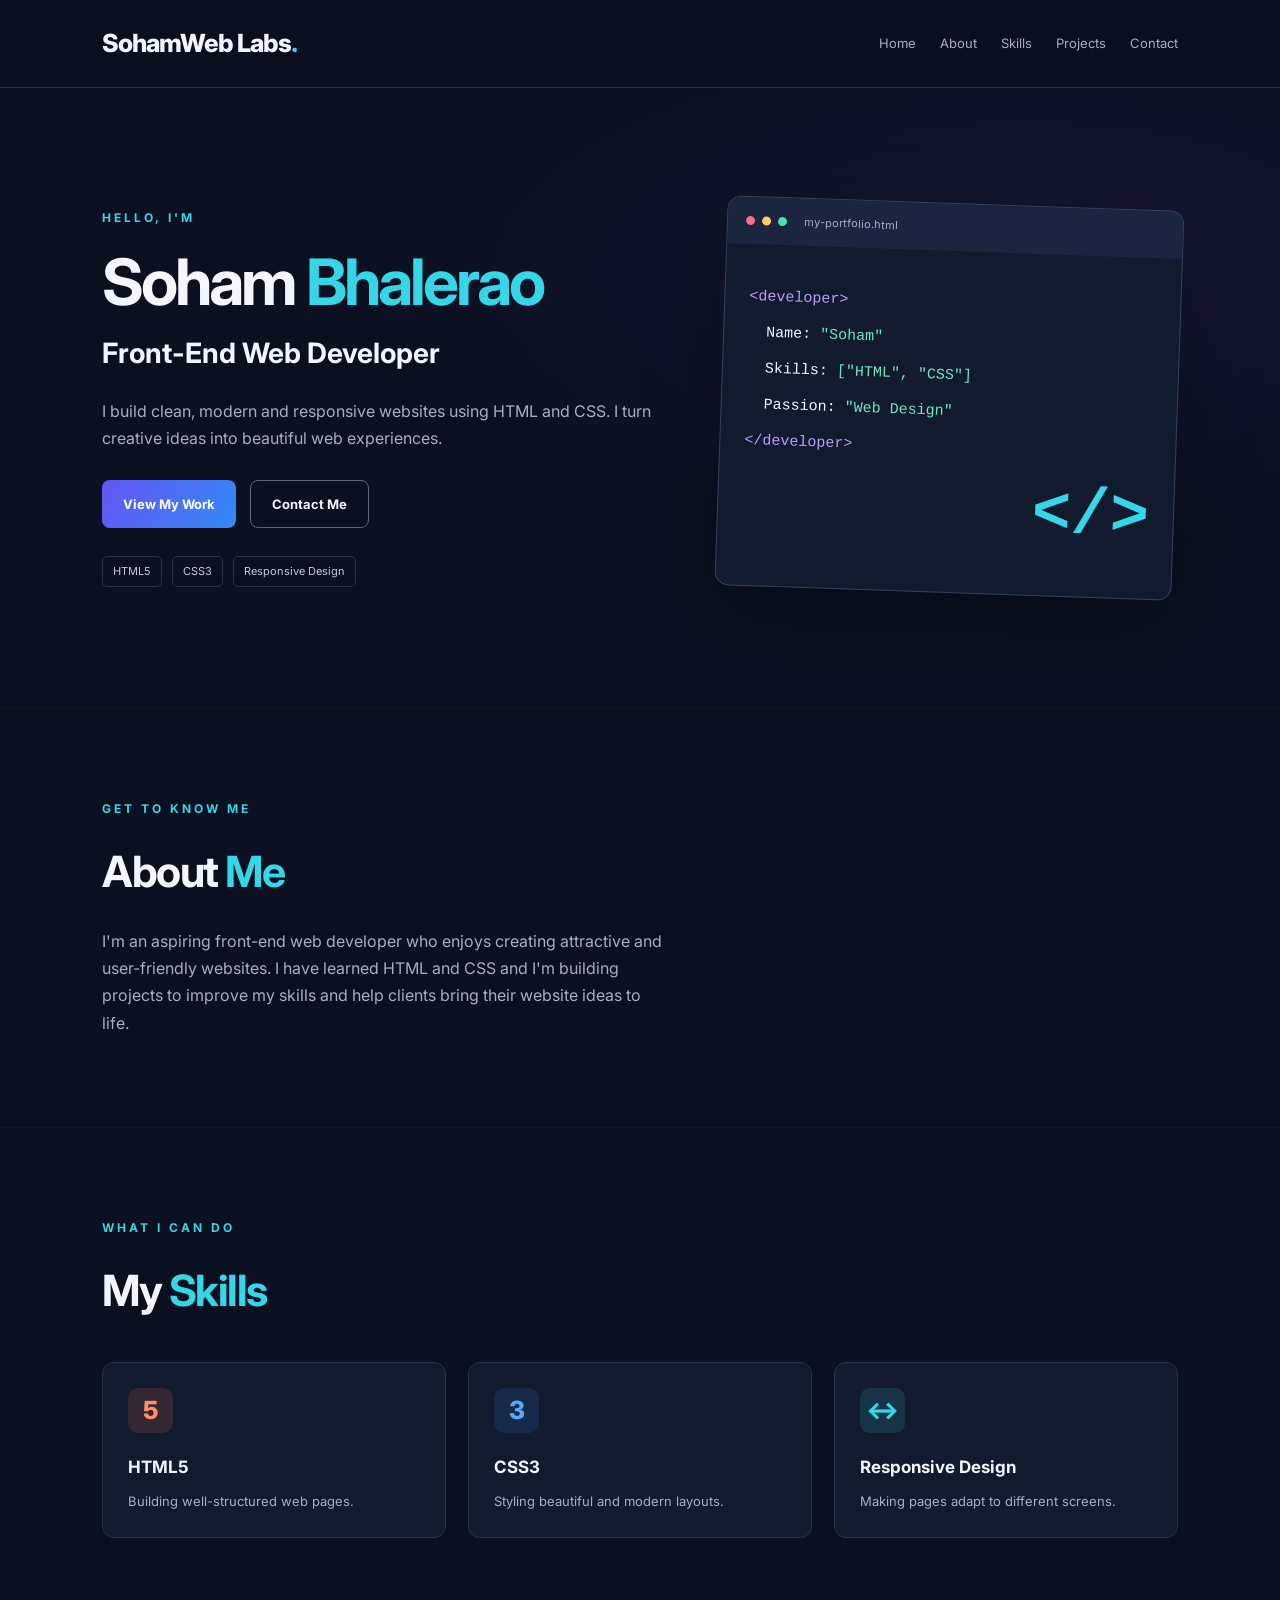
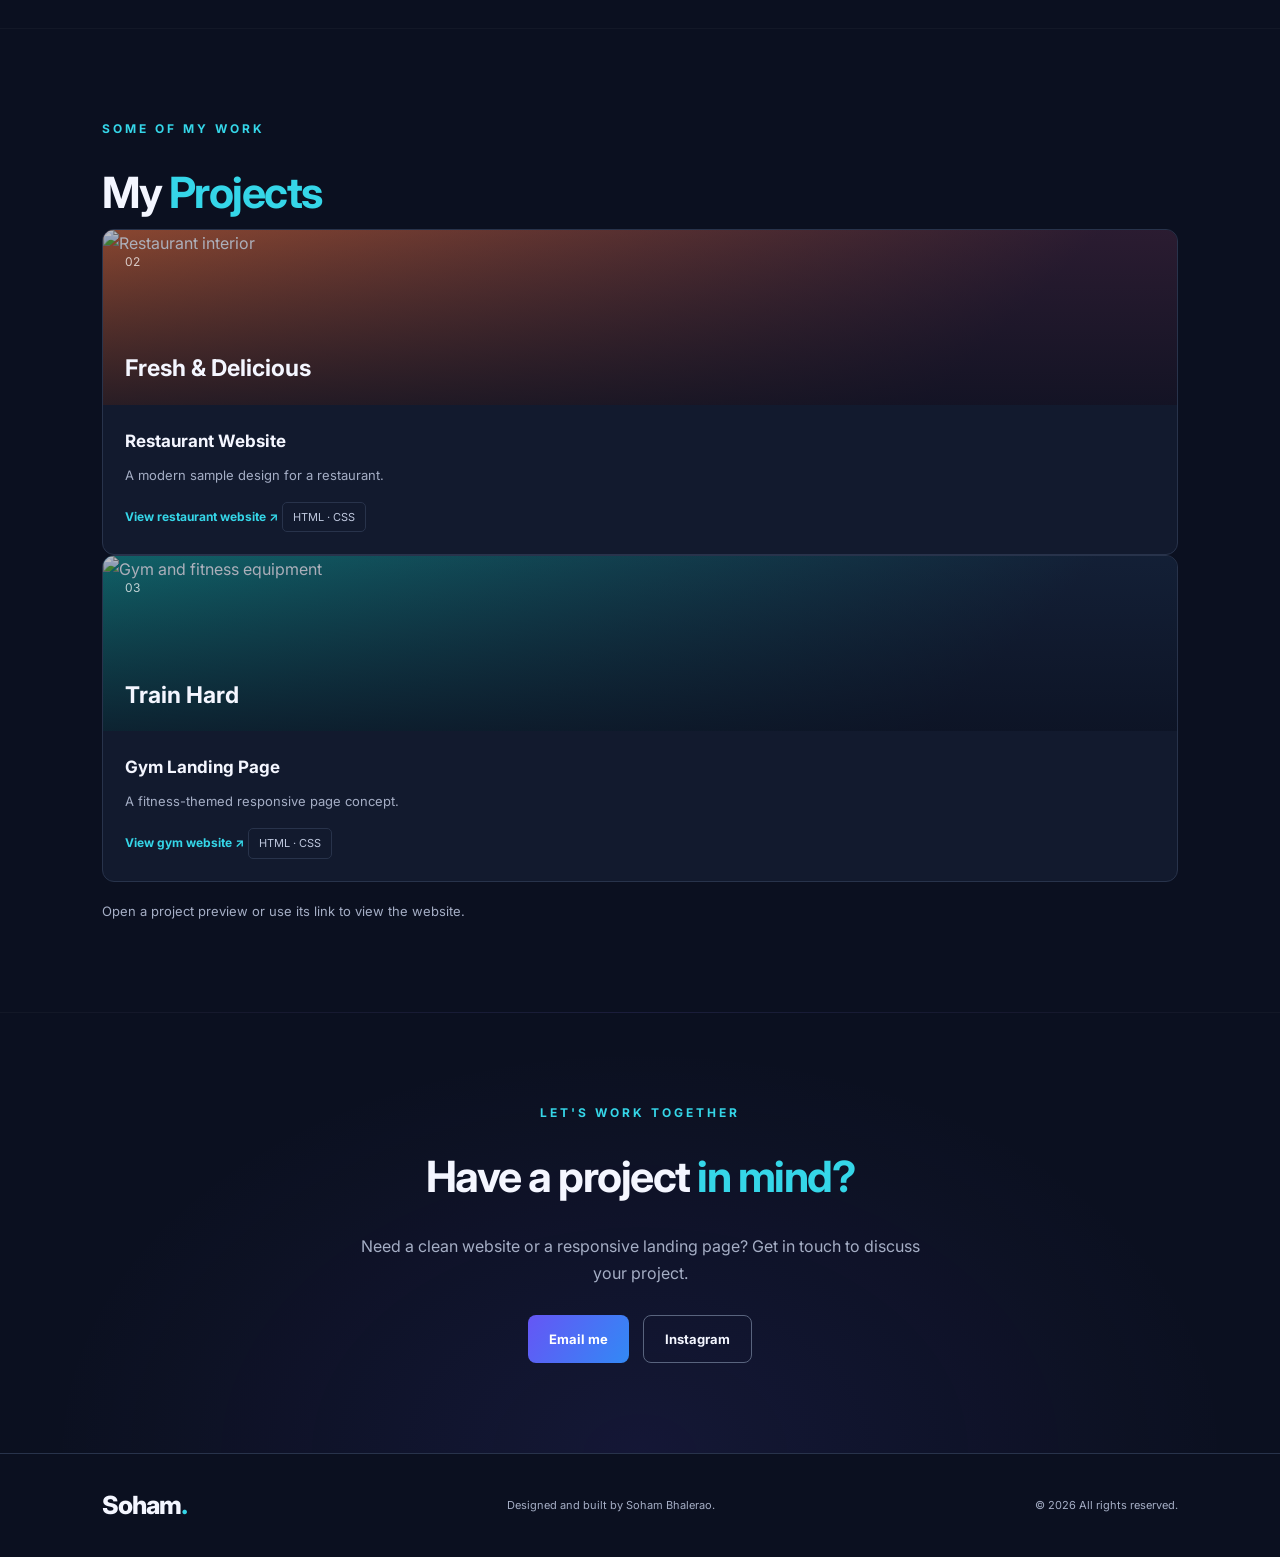
==== commit b52e5ef4: "Update index.html" ====
--- a/my portfolio/index.html
+++ b/my portfolio/index.html
@@ -116,23 +116,7 @@
 
       <div class="project-grid">
 
-        <!-- Portfolio Project -->
-        <article class="project-card">
-          <a href="index.html" class="project-preview preview-one">
-            <span>01</span>
-            <h3>SohamWeb Labs</h3>
-          </a>
-
-          <div class="project-info">
-            <h3>Portfolio Website</h3>
-            <p>A personal website built with HTML and CSS.</p>
-            <a class="project-link" href="#contact">
-              Ask about this project ↗
-            </a>
-            <span class="project-tag">HTML · CSS</span>
-          </div>
-        </article>
-
+       
         <!-- Restaurant Project -->
         <article class="project-card">
           <a
@@ -167,7 +151,7 @@
         <!-- Gym Project -->
         <article class="project-card">
           <a
-            href="project/gym/index.html"
+            href="porject/gym/index.html"
             target="_blank"
             rel="noopener noreferrer"
             class="project-preview preview-three project-preview-link"
@@ -185,7 +169,7 @@
             <p>A fitness-themed responsive page concept.</p>
             <a
               class="project-link"
-              href="project/gym/index.html"
+              href="porject/gym/index.html"
               target="_blank"
               rel="noopener noreferrer"
             >
